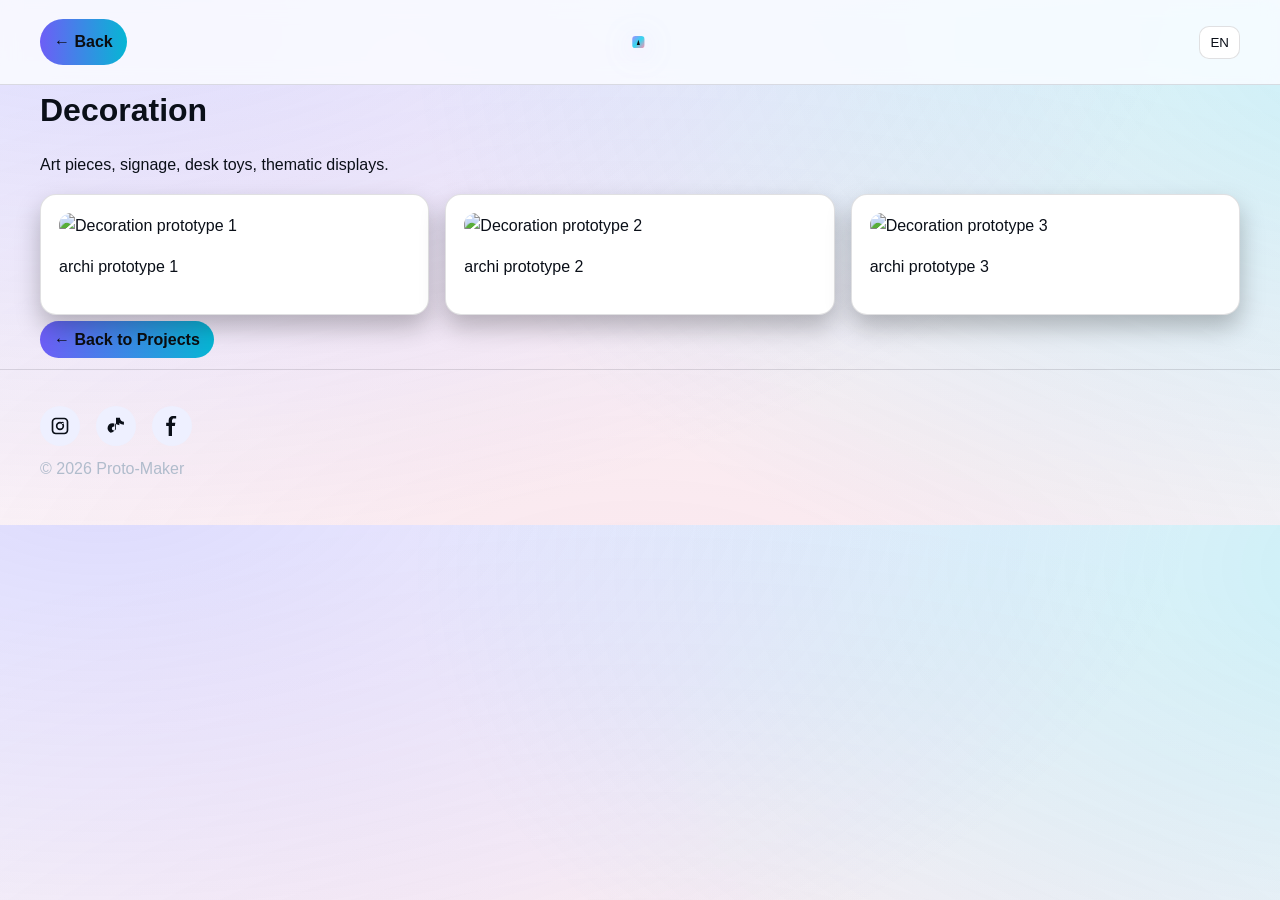
==== achit.html @ a8c619fd "Add files via upload" ====
<!doctype html>
<html lang="en" dir="ltr">
<head>
  <meta charset="utf-8">
  <meta name="viewport" content="width=device-width, initial-scale=1">
  <title>Decoration | Proto‑Maker</title>
  <link rel="stylesheet" href="style.css">
</head>
<body>
  <header>
    <div class="container topbar">
      <a href="index.html#projects" class="cta">← Back</a>
      <div class="brand">
<svg viewBox="0 0 200 50" xmlns="http://www.w3.org/2000/svg" aria-hidden="true">
  <defs>
    <linearGradient id="g" x1="0" x2="1" y1="0" y2="1">
      <stop offset="0%" stop-color="#a58bff"/>
      <stop offset="50%" stop-color="#33d8ef"/>
      <stop offset="100%" stop-color="#ff8fb0"/>
    </linearGradient>
  </defs>
  <rect x="4" y="6" width="38" height="38" rx="10" fill="url(#g)"/>
  <path d="M18 34 L23 18 L28 34 Z" fill="#0b0d10"/>
</svg>
</div>
      <button class="lang-btn" id="open-lang">EN</button>
    </div>
  </header>

  <main class="container">
    <h1 data-i18n="decoration">architecture</h1>
    <p data-i18n="decDesc">malet des architectes ,maquette,deco .</p>

    <div class="cards-grid">
      <article class="card"><img src="17.png" alt="Decoration prototype 1"><p>archi prototype 1</p></article>
      <article class="card"><img src="18.webp" alt="Decoration prototype 2"><p>archi  prototype 2</p></article>
      <article class="card"><img src="19.webp" alt="Decoration prototype 3"><p>archi  prototype 3</p></article>
    </div>

    <p class="projects-cta"><a href="index.html#projects" class="cta">← Back to Projects</a></p>
  </main>

  <footer>
    <div class="container">
      
<div class="social-icons">
  <a href="https://instagram.com/" target="_blank" aria-label="Instagram">
    <svg viewBox="0 0 24 24"><path d="M7 2C4.24 2 2 4.24 2 7v10c0 2.76 2.24 5 5 5h10c2.76 0 5-2.24 5-5V7c0-2.76-2.24-5-5-5H7zm10 2c1.66 0 3 1.34 3 3v10c0 1.66-1.34 3-3 3H7c-1.66 0-3-1.34-3-3V7c0-1.66 1.34-3 3-3h10zm-5 3a5 5 0 100 10 5 5 0 000-10zm0 2a3 3 0 110 6 3 3 0 010-6zm4.5-.75a1.25 1.25 0 11-2.5 0 1.25 1.25 0 012.5 0z"/></svg>
  </a>
  <a href="https://www.tiktok.com/@protomaker5" target="_blank" aria-label="TikTok">
    <svg viewBox="0 0 24 24"><path d="M16 8.5c1.65 1.21 3.53 1.96 5.5 2V6.85c-1.2-.08-2.31-.54-3.26-1.26C17.2 4.63 16.8 3.1 16.7 2H12v13a2.5 2.5 0 11-2.5-2.5 2.6 2.6 0 01.5.05V9.1A5.5 5.5 0 105.5 20a5.48 5.48 0 005.5-5.5V9.1c1.3 1 2.9 1.6 5 1.9z"/></svg>
  </a>
  <a href="https://facebook.com/" target="_blank" aria-label="Facebook">
    <svg viewBox="0 0 24 24"><path d="M13 3h4V0h-4c-2.76 0-5 2.24-5 5v3H5v4h3v12h4V12h3.4l.6-4H12V5c0-.55.45-1 1-1z"/></svg>
  </a>
</div>

      <p class="fine">© <span id="y"></span> Proto‑Maker</p>
    </div>
  </footer>

  <dialog class="modal" id="lang-modal" aria-labelledby="lang-title">
    <div class="modal-card">
      <div class="modal-head">
        <h3 id="lang-title" data-i18n="chooseLang">Choose Language</h3>
        <button id="close-lang" aria-label="Close">×</button>
      </div>
      <div class="modal-actions" role="group" aria-label="Languages">
        <button data-lang="en">English</button>
        <button data-lang="fr">Français</button>
        <button data-lang="ar">العربية</button>
      </div>
    </div>
  </dialog>

  <script src="language.js"></script>
  <script src="script.js"></script>
</body>
</html>
---- style.css ----
:root{
  --bg:#07090d; --panel:#0b1018; --muted:#0f1622; --text:#eef5fb; --subtle:#b8c6d6;
  --primary:#a58bff; --accent:#33d8ef; --pop:#ff8fb0; --ring:#8db9ff;
  --radius:16px; --gap:16px; --border: rgba(148,163,184,.18);
}
@media (prefers-color-scheme: light){
  :root{
    --bg:#fbfcff; --panel:#ffffff; --muted:#f2f6fb; --text:#0a0f18; --subtle:#475569;
    --primary:#6d5ef6; --accent:#06b6d4; --pop:#f43f5e; --ring:#4f46e5; --border: rgba(2,6,23,.12);
  }
}
*{box-sizing:border-box} html:focus-within{scroll-behavior:smooth}
body{
  margin:0;
  background:
    radial-gradient(1100px 600px at 8% -10%, color-mix(in oklab, var(--primary) 22%, transparent), transparent),
    radial-gradient(1000px 600px at 110% 8%, color-mix(in oklab, var(--accent) 20%, transparent), transparent),
    radial-gradient(1200px 650px at 50% 120%, color-mix(in oklab, var(--pop) 12%, transparent), transparent),
    var(--bg);
  color:var(--text);
  font:16px/1.6 ui-sans-serif,-apple-system,BlinkMacSystemFont,Segoe UI,Inter,Roboto,Arial;
}
a{color:inherit;text-decoration:none}
img{max-width:100%;height:auto;border-radius:12px;display:block}
.container{width:min(1200px,100% - 32px);margin:0 auto}

/* header */
header{position:sticky;top:0;z-index:50;border-bottom:1px solid var(--border);backdrop-filter:saturate(150%) blur(10px);background:color-mix(in oklab, var(--bg) 85%, transparent)}
.topbar{display:flex;align-items:center;gap:12px;justify-content:space-between;padding:10px 0}
.brand{display:flex;justify-content:center;align-items:center;gap:10px;margin:0 auto; position:relative}
.brand svg{width:64px;height:64px; filter: drop-shadow(0 4px 14px rgba(165,139,255,.25));}
@media (max-width:700px){ .brand svg{width:44px;height:44px}}
/* floating */
@keyframes floatY{0%,100%{transform:translateY(0)}50%{transform:translateY(-6px)}}
.brand svg{animation: floatY 5s ease-in-out infinite}
@media (prefers-reduced-motion: reduce){ .brand svg{animation:none} }

.nav{display:flex;gap:16px;align-items:center}
.nav a{padding:8px 10px;border-radius:10px}
.nav a:hover{background:rgba(148,163,184,.12)}
.cta{padding:10px 14px;border-radius:999px;background:linear-gradient(90deg,var(--primary),var(--accent));color:#0b0d10;font-weight:800}
.lang-btn{border:1px solid var(--border);background:var(--panel);padding:8px 10px;border-radius:10px;color:var(--text)}

main section{padding:48px 0}
h1,h2,h3{margin:0 0 10px}
.hero{display:grid;gap:24px;grid-template-columns:1.1fr .9fr;align-items:center}
.hero-ctas{margin-top:12px; display:flex; gap:8px; flex-wrap:wrap}
.stats{display:grid;grid-template-columns:repeat(3,1fr);gap:10px;margin-top:12px}
.stat{padding:14px;border:1px solid var(--border);background:var(--panel);border-radius:12px;text-align:center}

.grid-4{display:grid;grid-template-columns:repeat(4,1fr);gap:var(--gap)}
.grid-3{display:grid;grid-template-columns:repeat(3,1fr);gap:var(--gap)}
.cards-grid{display:grid;grid-template-columns:repeat(3,1fr);gap:var(--gap)}
.card{position:relative; padding:18px;border:1px solid var(--border);background:var(--panel);border-radius:16px;box-shadow:0 12px 24px rgba(0,0,0,.25);overflow:hidden}
.badge{display:inline-block;font-size:12px;padding:2px 8px;border-radius:999px;background:color-mix(in oklab, var(--primary) 30%, transparent);color:#fff}
.muted{color:var(--subtle)}
/* full-card link */
.card .stretch{position:absolute; inset:0; border-radius:inherit; z-index:1;}
.card .cta{position:relative; z-index:2;}

/* icons */
.social-icons{display:flex;gap:16px;margin-top:8px}
.social-icons a{display:inline-flex;width:40px;height:40px;border-radius:50%;background:color-mix(in oklab, var(--panel) 90%, var(--primary) 10%);align-items:center;justify-content:center;transition: transform .2s ease, background .3s ease, box-shadow .3s ease}
.social-icons a:hover{background:linear-gradient(135deg,var(--primary),var(--accent));transform:scale(1.1);box-shadow:0 0 16px color-mix(in oklab, var(--primary) 40%, transparent),0 0 28px color-mix(in oklab, var(--accent) 35%, transparent)}
.social-icons svg{width:20px;height:20px;fill:var(--text)}

.pills{display:grid;grid-template-columns:repeat(5,1fr);gap:10px}
.pill{padding:10px 12px;border-radius:999px;background:rgba(148,163,184,.14);border:1px solid var(--border);text-align:center}

form{display:grid;gap:12px}
input,select,textarea{width:100%;padding:12px;border-radius:12px;border:1px solid var(--border);background:var(--muted);color:var(--text)}
input:focus,select:focus,textarea:focus{outline:3px solid color-mix(in oklab, var(--ring) 35%, transparent);border-color:var(--ring)}
.projects-cta{margin-top:12px}
footer{border-top:1px solid var(--border);padding:28px 0;color:#b0bccc}
.fine{margin-top:10px}

@media (max-width: 1000px){ .grid-4{grid-template-columns:repeat(2,1fr)} .hero{grid-template-columns:1fr} }
@media (max-width: 700px){ .grid-4,.grid-3,.cards-grid{grid-template-columns:1fr} .nav{display:none} }

/* modal */
.modal{position:fixed;inset:0;display:none;align-items:center;justify-content:center;background:rgba(0,0,0,.5)}
.modal[open]{display:flex}
.modal-card{width:min(480px,90%);background:var(--panel);border:1px solid var(--border);border-radius:16px;padding:18px}
.modal-head{display:flex;justify-content:space-between;align-items:center;gap:8px}
.modal-actions{display:flex;gap:8px;flex-wrap:wrap;margin-top:12px}
.modal-actions button{padding:8px 12px;border-radius:10px;border:1px solid var(--border);background:var(--muted);color:var(--text)}

/* RTL */
[dir="rtl"] body, [dir="rtl"] .container{direction:rtl}
[dir="rtl"] .hero{text-align:right}
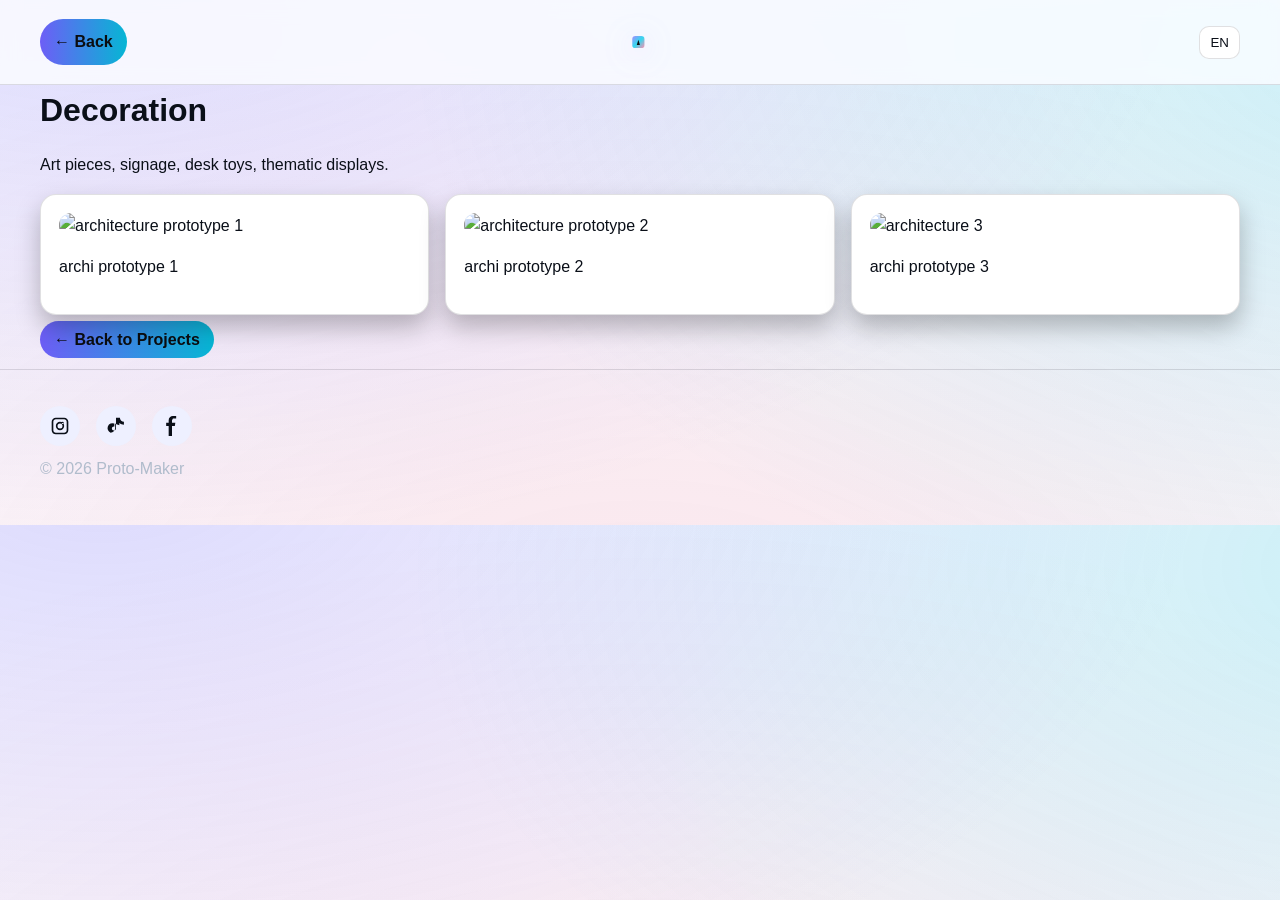
==== commit a51efa1c: "Add files via upload" ====
--- a/achit.html
+++ b/achit.html
@@ -32,9 +32,9 @@
     <p data-i18n="decDesc">malet des architectes ,maquette,deco .</p>
 
     <div class="cards-grid">
-      <article class="card"><img src="17.png" alt="Decoration prototype 1"><p>archi prototype 1</p></article>
-      <article class="card"><img src="18.webp" alt="Decoration prototype 2"><p>archi  prototype 2</p></article>
-      <article class="card"><img src="19.webp" alt="Decoration prototype 3"><p>archi  prototype 3</p></article>
+      <article class="card"><img src="17.png" alt="architecture prototype 1"><p>archi prototype 1</p></article>
+      <article class="card"><img src="18.webp" alt="architecture prototype 2"><p>archi  prototype 2</p></article>
+      <article class="card"><img src="19.webp" alt="architecture 3"><p>archi  prototype 3</p></article>
     </div>
 
     <p class="projects-cta"><a href="index.html#projects" class="cta">← Back to Projects</a></p>
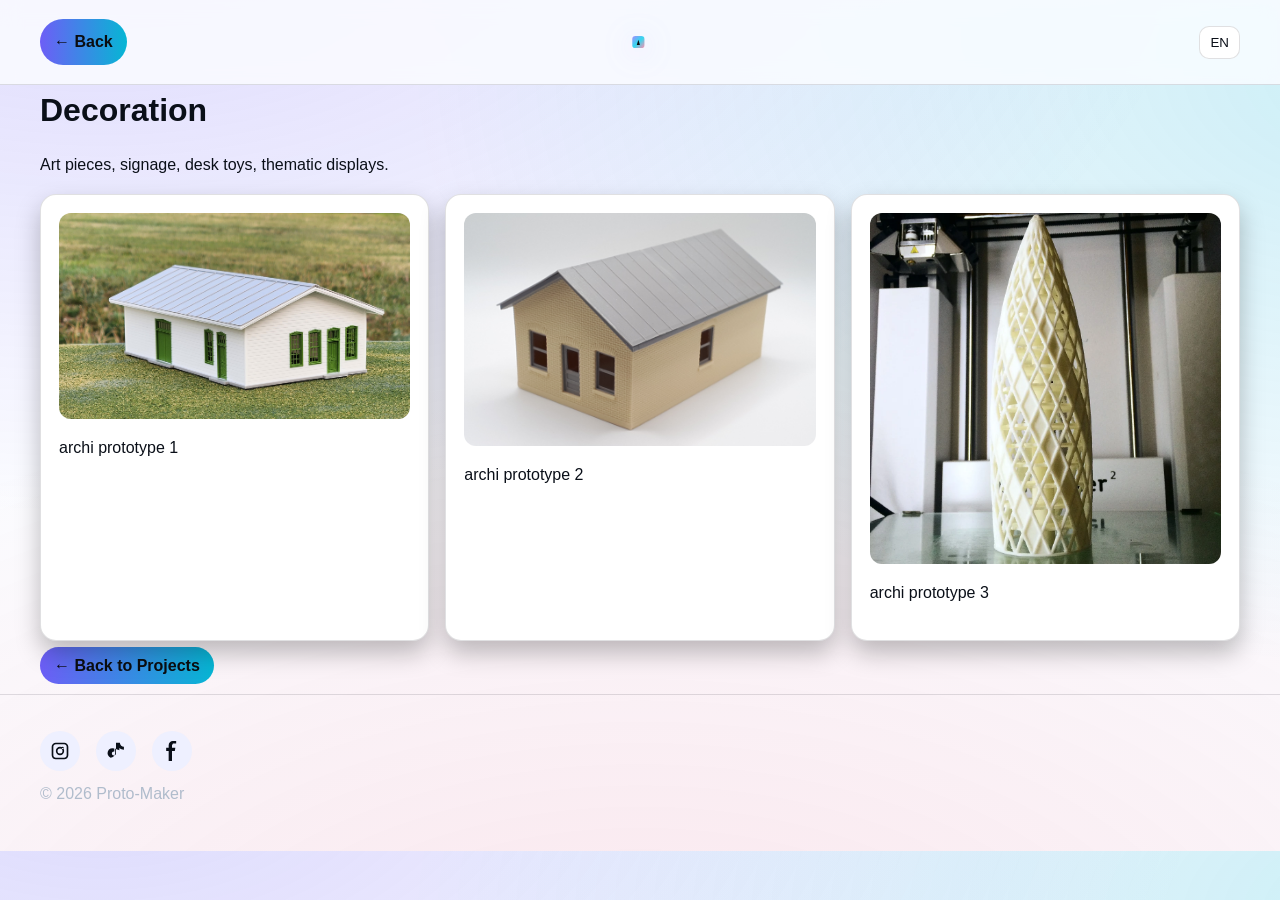
==== commit cb4792a5: "Fix HTML encoding issues in achit.html" ====
--- a/achit.html
+++ b/achit.html
@@ -44,7 +44,7 @@
     <div class="container">
       
 <div class="social-icons">
-  <a href="https://instagram.com/" target="_blank" aria-label="Instagram">
+  <a href="https://www.instagram.com/protomaker_/#" target="_blank" aria-label="Instagram">
     <svg viewBox="0 0 24 24"><path d="M7 2C4.24 2 2 4.24 2 7v10c0 2.76 2.24 5 5 5h10c2.76 0 5-2.24 5-5V7c0-2.76-2.24-5-5-5H7zm10 2c1.66 0 3 1.34 3 3v10c0 1.66-1.34 3-3 3H7c-1.66 0-3-1.34-3-3V7c0-1.66 1.34-3 3-3h10zm-5 3a5 5 0 100 10 5 5 0 000-10zm0 2a3 3 0 110 6 3 3 0 010-6zm4.5-.75a1.25 1.25 0 11-2.5 0 1.25 1.25 0 012.5 0z"/></svg>
   </a>
   <a href="https://www.tiktok.com/@protomaker5" target="_blank" aria-label="TikTok">
@@ -77,3 +77,4 @@
   <script src="script.js"></script>
 </body>
 </html>
+
